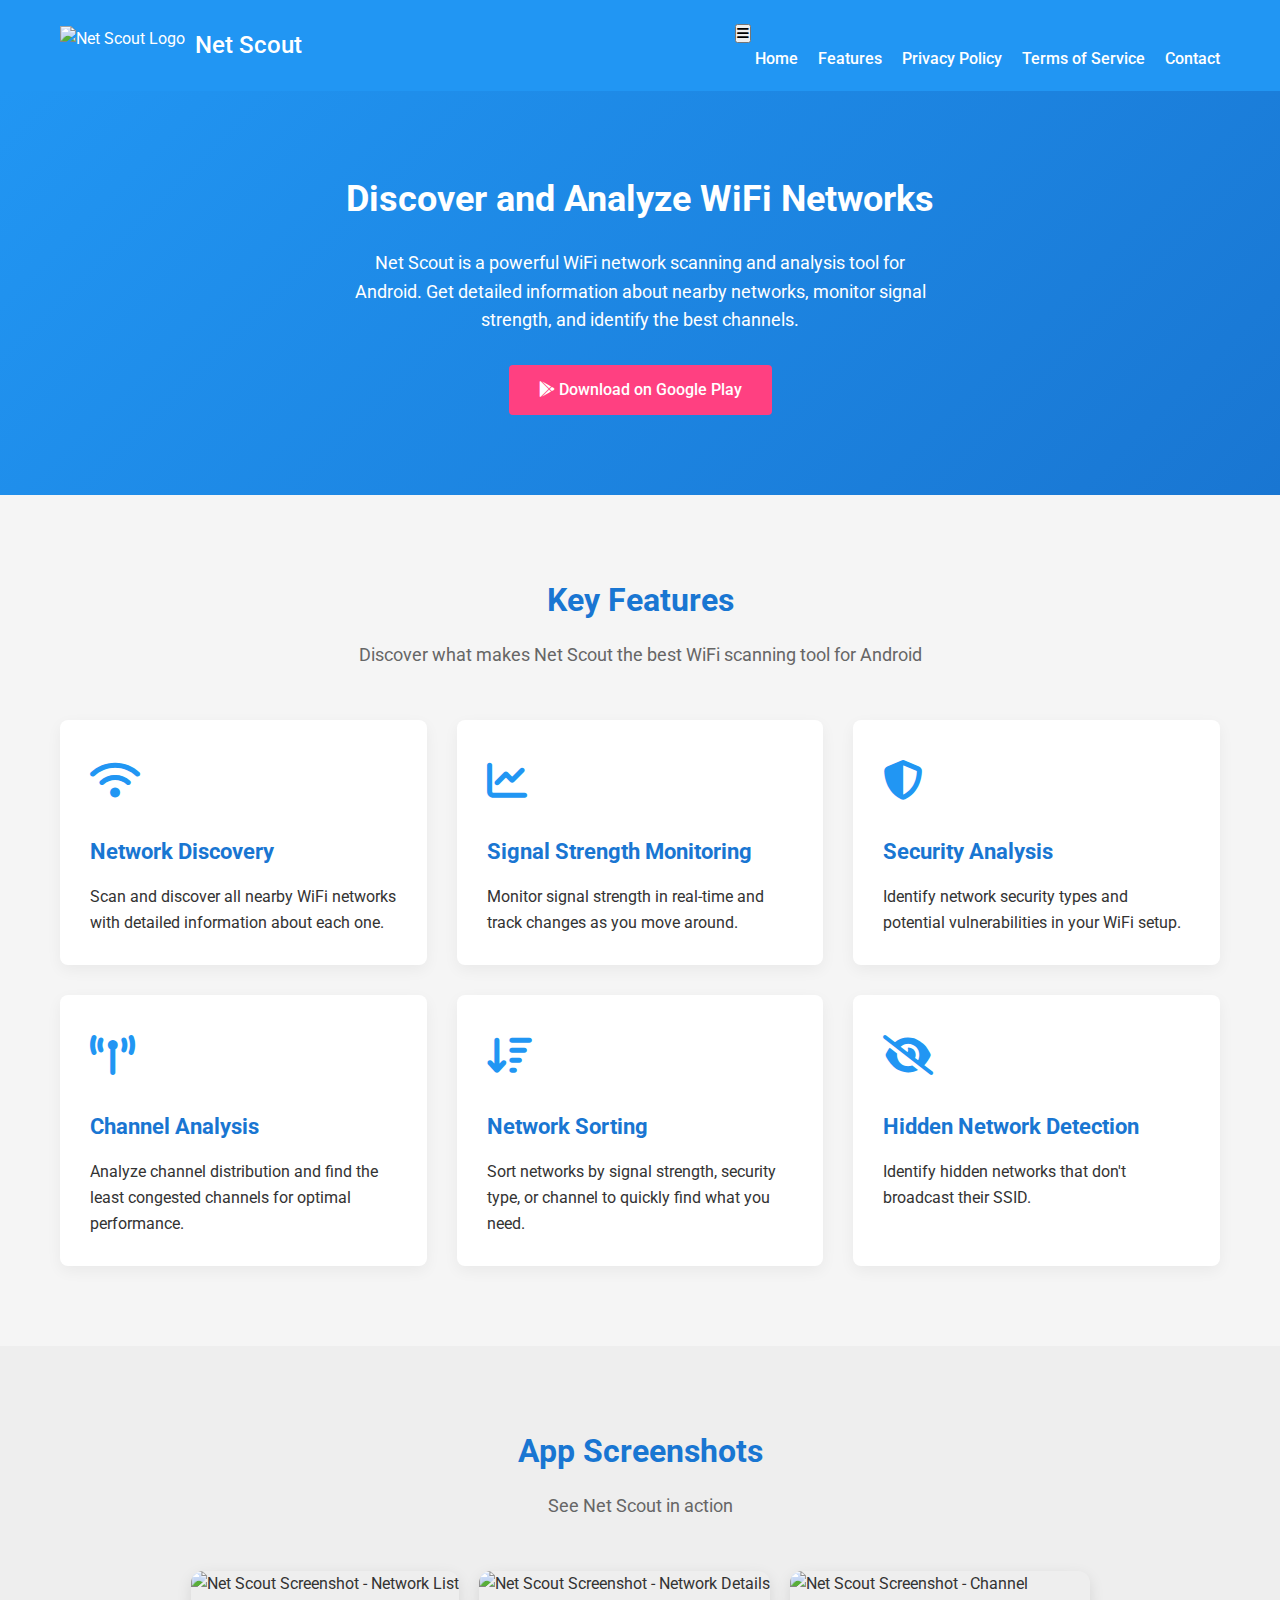
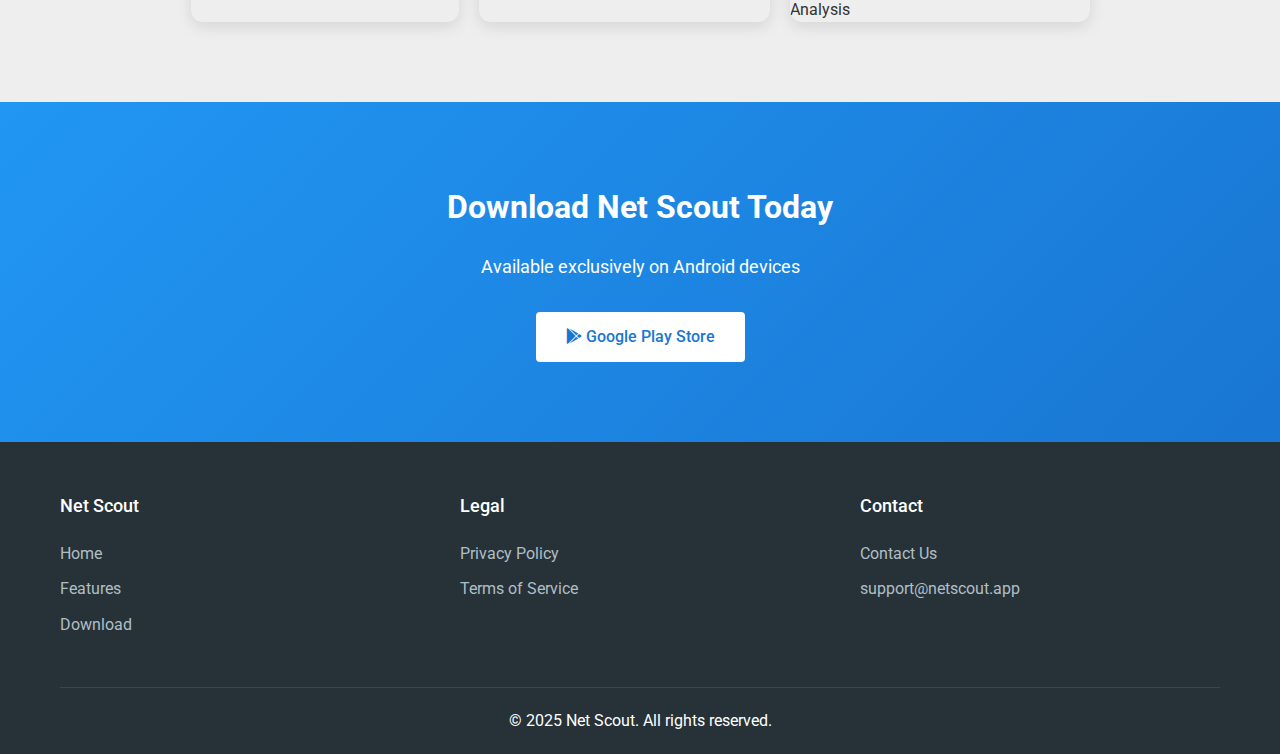
==== index.html @ ebef664b "initial commit" ====
<!DOCTYPE html>
<html lang="en">
<head>
  <meta charset="UTF-8">
  <meta name="viewport" content="width=device-width, initial-scale=1.0">
  <title>Net Scout - WiFi Network Scanner</title>
  <meta name="description" content="Net Scout is a powerful WiFi network scanning and analysis tool for Android. Scan, analyze, and monitor WiFi networks with ease.">
  
  <!-- Favicon -->
  <link rel="icon" type="image/png" href="images/favicon.png">
  
  <!-- Google Fonts -->
  <link rel="preconnect" href="https://fonts.googleapis.com">
  <link rel="preconnect" href="https://fonts.gstatic.com" crossorigin>
  <link href="https://fonts.googleapis.com/css2?family=Roboto:wght@300;400;500;700&display=swap" rel="stylesheet">
  
  <!-- Font Awesome -->
  <link rel="stylesheet" href="https://cdnjs.cloudflare.com/ajax/libs/font-awesome/6.4.0/css/all.min.css">
  
  <!-- Custom CSS -->
  <link rel="stylesheet" href="css/styles.css">
</head>
<body>
  <!-- Header -->
  <header>
    <div class="container header-container">
      <div class="logo">
        <img src="images/logo.png" alt="Net Scout Logo">
        <h1>Net Scout</h1>
      </div>
      
      <nav>
        <button class="nav-toggle" aria-label="Toggle navigation">
          <i class="fas fa-bars"></i>
        </button>
        <ul>
          <li><a href="index.html">Home</a></li>
          <li><a href="features.html">Features</a></li>
          <li><a href="privacy.html">Privacy Policy</a></li>
          <li><a href="terms.html">Terms of Service</a></li>
          <li><a href="contact.html">Contact</a></li>
        </ul>
      </nav>
    </div>
  </header>
  
  <!-- Hero Section -->
  <section class="hero">
    <div class="container">
      <h2>Discover and Analyze WiFi Networks</h2>
      <p>Net Scout is a powerful WiFi network scanning and analysis tool for Android. Get detailed information about nearby networks, monitor signal strength, and identify the best channels.</p>
      <a href="https://play.google.com/store/apps/details?id=com.netscout.app" class="cta-button">
        <i class="fab fa-google-play"></i> Download on Google Play
      </a>
    </div>
  </section>
  
  <!-- Features Section -->
  <section class="features">
    <div class="container">
      <div class="section-title">
        <h2>Key Features</h2>
        <p>Discover what makes Net Scout the best WiFi scanning tool for Android</p>
      </div>
      
      <div class="features-grid">
        <div class="feature-card">
          <div class="feature-icon">
            <i class="fas fa-wifi"></i>
          </div>
          <h3>Network Discovery</h3>
          <p>Scan and discover all nearby WiFi networks with detailed information about each one.</p>
        </div>
        
        <div class="feature-card">
          <div class="feature-icon">
            <i class="fas fa-chart-line"></i>
          </div>
          <h3>Signal Strength Monitoring</h3>
          <p>Monitor signal strength in real-time and track changes as you move around.</p>
        </div>
        
        <div class="feature-card">
          <div class="feature-icon">
            <i class="fas fa-shield-alt"></i>
          </div>
          <h3>Security Analysis</h3>
          <p>Identify network security types and potential vulnerabilities in your WiFi setup.</p>
        </div>
        
        <div class="feature-card">
          <div class="feature-icon">
            <i class="fas fa-broadcast-tower"></i>
          </div>
          <h3>Channel Analysis</h3>
          <p>Analyze channel distribution and find the least congested channels for optimal performance.</p>
        </div>
        
        <div class="feature-card">
          <div class="feature-icon">
            <i class="fas fa-sort-amount-down"></i>
          </div>
          <h3>Network Sorting</h3>
          <p>Sort networks by signal strength, security type, or channel to quickly find what you need.</p>
        </div>
        
        <div class="feature-card">
          <div class="feature-icon">
            <i class="fas fa-eye-slash"></i>
          </div>
          <h3>Hidden Network Detection</h3>
          <p>Identify hidden networks that don't broadcast their SSID.</p>
        </div>
      </div>
    </div>
  </section>
  
  <!-- Screenshots Section -->
  <section class="screenshots">
    <div class="container">
      <div class="section-title">
        <h2>App Screenshots</h2>
        <p>See Net Scout in action</p>
      </div>
      
      <div class="screenshots-container">
        <img src="images/screenshot1.png" alt="Net Scout Screenshot - Network List" class="screenshot">
        <img src="images/screenshot2.png" alt="Net Scout Screenshot - Network Details" class="screenshot">
        <img src="images/screenshot3.png" alt="Net Scout Screenshot - Channel Analysis" class="screenshot">
      </div>
    </div>
  </section>
  
  <!-- Download Section -->
  <section class="download">
    <div class="container">
      <h2>Download Net Scout Today</h2>
      <p>Available exclusively on Android devices</p>
      
      <div class="store-buttons">
        <a href="https://play.google.com/store/apps/details?id=com.netscout.app" class="store-button">
          <i class="fab fa-google-play"></i> Google Play Store
        </a>
      </div>
    </div>
  </section>
  
  <!-- Footer -->
  <footer>
    <div class="container">
      <div class="footer-container">
        <div class="footer-column">
          <h3>Net Scout</h3>
          <ul>
            <li><a href="index.html">Home</a></li>
            <li><a href="features.html">Features</a></li>
            <li><a href="#download">Download</a></li>
          </ul>
        </div>
        
        <div class="footer-column">
          <h3>Legal</h3>
          <ul>
            <li><a href="privacy.html">Privacy Policy</a></li>
            <li><a href="terms.html">Terms of Service</a></li>
          </ul>
        </div>
        
        <div class="footer-column">
          <h3>Contact</h3>
          <ul>
            <li><a href="contact.html">Contact Us</a></li>
            <li><a href="mailto:support@netscout.app">support@netscout.app</a></li>
          </ul>
        </div>
      </div>
      
      <div class="footer-bottom">
        <p>&copy; 2025 Net Scout. All rights reserved.</p>
      </div>
    </div>
  </footer>
  
  <!-- JavaScript -->
  <script src="js/main.js"></script>
</body>
</html>
---- css/styles.css ----
/* Global Styles */
:root {
  --primary-color: #2196F3;
  --primary-dark: #1976D2;
  --accent-color: #FF4081;
  --text-color: #333333;
  --light-text: #FFFFFF;
  --background-color: #F5F5F5;
  --card-color: #FFFFFF;
  --footer-color: #263238;
}

* {
  margin: 0;
  padding: 0;
  box-sizing: border-box;
}

body {
  font-family: 'Roboto', Arial, sans-serif;
  line-height: 1.6;
  color: var(--text-color);
  background-color: var(--background-color);
}

.container {
  width: 100%;
  max-width: 1200px;
  margin: 0 auto;
  padding: 0 20px;
}

/* Header */
header {
  background-color: var(--primary-color);
  color: var(--light-text);
  padding: 20px 0;
  box-shadow: 0 2px 5px rgba(0, 0, 0, 0.1);
}

.header-container {
  display: flex;
  justify-content: space-between;
  align-items: center;
}

.logo {
  display: flex;
  align-items: center;
}

.logo img {
  height: 40px;
  margin-right: 10px;
}

.logo h1 {
  font-size: 24px;
  font-weight: 500;
}

/* Navigation */
nav ul {
  display: flex;
  list-style: none;
}

nav ul li {
  margin-left: 20px;
}

nav ul li a {
  color: var(--light-text);
  text-decoration: none;
  font-weight: 500;
  transition: opacity 0.3s;
}

nav ul li a:hover {
  opacity: 0.8;
}

/* Hero Section */
.hero {
  background: linear-gradient(135deg, var(--primary-color) 0%, var(--primary-dark) 100%);
  color: var(--light-text);
  padding: 80px 0;
  text-align: center;
}

.hero h2 {
  font-size: 36px;
  margin-bottom: 20px;
}

.hero p {
  font-size: 18px;
  max-width: 600px;
  margin: 0 auto 30px;
}

.cta-button {
  display: inline-block;
  background-color: var(--accent-color);
  color: var(--light-text);
  padding: 12px 30px;
  border-radius: 4px;
  text-decoration: none;
  font-weight: 500;
  transition: background-color 0.3s;
}

.cta-button:hover {
  background-color: #E91E63;
}

/* Features Section */
.features {
  padding: 80px 0;
}

.section-title {
  text-align: center;
  margin-bottom: 50px;
}

.section-title h2 {
  font-size: 32px;
  color: var(--primary-dark);
  margin-bottom: 15px;
}

.section-title p {
  font-size: 18px;
  max-width: 600px;
  margin: 0 auto;
  color: #666;
}

.features-grid {
  display: grid;
  grid-template-columns: repeat(auto-fit, minmax(300px, 1fr));
  gap: 30px;
}

.feature-card {
  background-color: var(--card-color);
  border-radius: 8px;
  padding: 30px;
  box-shadow: 0 5px 15px rgba(0, 0, 0, 0.05);
  transition: transform 0.3s, box-shadow 0.3s;
}

.feature-card:hover {
  transform: translateY(-5px);
  box-shadow: 0 8px 25px rgba(0, 0, 0, 0.1);
}

.feature-icon {
  font-size: 40px;
  color: var(--primary-color);
  margin-bottom: 20px;
}

.feature-card h3 {
  font-size: 22px;
  margin-bottom: 15px;
  color: var(--primary-dark);
}

/* App Screenshots */
.screenshots {
  padding: 80px 0;
  background-color: #EEEEEE;
}

.screenshots-container {
  display: flex;
  justify-content: center;
  flex-wrap: wrap;
  gap: 20px;
}

.screenshot {
  max-width: 300px;
  border-radius: 12px;
  box-shadow: 0 5px 15px rgba(0, 0, 0, 0.1);
  transition: transform 0.3s;
}

.screenshot:hover {
  transform: scale(1.05);
}

/* Download Section */
.download {
  padding: 80px 0;
  text-align: center;
  background: linear-gradient(135deg, var(--primary-color) 0%, var(--primary-dark) 100%);
  color: var(--light-text);
}

.download h2 {
  font-size: 32px;
  margin-bottom: 20px;
}

.download p {
  font-size: 18px;
  max-width: 600px;
  margin: 0 auto 30px;
}

.store-buttons {
  display: flex;
  justify-content: center;
  gap: 20px;
  flex-wrap: wrap;
}

.store-button {
  display: inline-block;
  background-color: var(--light-text);
  color: var(--primary-dark);
  padding: 12px 30px;
  border-radius: 4px;
  text-decoration: none;
  font-weight: 500;
  transition: background-color 0.3s, transform 0.3s;
}

.store-button:hover {
  background-color: #F5F5F5;
  transform: translateY(-3px);
}

/* Privacy Policy and Terms */
.policy-content {
  padding: 60px 0;
  max-width: 800px;
  margin: 0 auto;
}

.policy-content h1 {
  font-size: 32px;
  color: var(--primary-dark);
  margin-bottom: 30px;
}

.policy-content h2 {
  font-size: 24px;
  color: var(--primary-dark);
  margin: 30px 0 15px;
}

.policy-content p, .policy-content ul {
  margin-bottom: 20px;
}

.policy-content ul {
  padding-left: 20px;
}

/* Contact Section */
.contact {
  padding: 80px 0;
}

.contact-form {
  max-width: 600px;
  margin: 0 auto;
  background-color: var(--card-color);
  padding: 40px;
  border-radius: 8px;
  box-shadow: 0 5px 15px rgba(0, 0, 0, 0.05);
}

.form-group {
  margin-bottom: 20px;
}

.form-group label {
  display: block;
  margin-bottom: 8px;
  font-weight: 500;
}

.form-group input, .form-group textarea {
  width: 100%;
  padding: 12px;
  border: 1px solid #ddd;
  border-radius: 4px;
  font-family: inherit;
  font-size: 16px;
}

.form-group textarea {
  min-height: 150px;
  resize: vertical;
}

.submit-button {
  background-color: var(--primary-color);
  color: var(--light-text);
  border: none;
  padding: 12px 30px;
  border-radius: 4px;
  cursor: pointer;
  font-weight: 500;
  transition: background-color 0.3s;
}

.submit-button:hover {
  background-color: var(--primary-dark);
}

/* Footer */
footer {
  background-color: var(--footer-color);
  color: var(--light-text);
  padding: 50px 0 20px;
}

.footer-container {
  display: grid;
  grid-template-columns: repeat(auto-fit, minmax(200px, 1fr));
  gap: 40px;
  margin-bottom: 40px;
}

.footer-column h3 {
  font-size: 18px;
  margin-bottom: 20px;
  font-weight: 500;
}

.footer-column ul {
  list-style: none;
}

.footer-column ul li {
  margin-bottom: 10px;
}

.footer-column ul li a {
  color: #B0BEC5;
  text-decoration: none;
  transition: color 0.3s;
}

.footer-column ul li a:hover {
  color: var(--light-text);
}

.footer-bottom {
  text-align: center;
  padding-top: 20px;
  border-top: 1px solid rgba(255, 255, 255, 0.1);
}

/* Responsive Design */
@media (max-width: 768px) {
  .header-container {
    flex-direction: column;
  }
  
  nav ul {
    margin-top: 20px;
  }
  
  .hero h2 {
    font-size: 28px;
  }
  
  .section-title h2 {
    font-size: 28px;
  }
  
  .feature-card {
    padding: 20px;
  }
}

@media (max-width: 480px) {
  nav ul {
    flex-direction: column;
    align-items: center;
  }
  
  nav ul li {
    margin: 10px 0;
  }
  
  .hero {
    padding: 60px 0;
  }
  
  .cta-button {
    display: block;
    margin: 0 auto;
    max-width: 200px;
  }
}
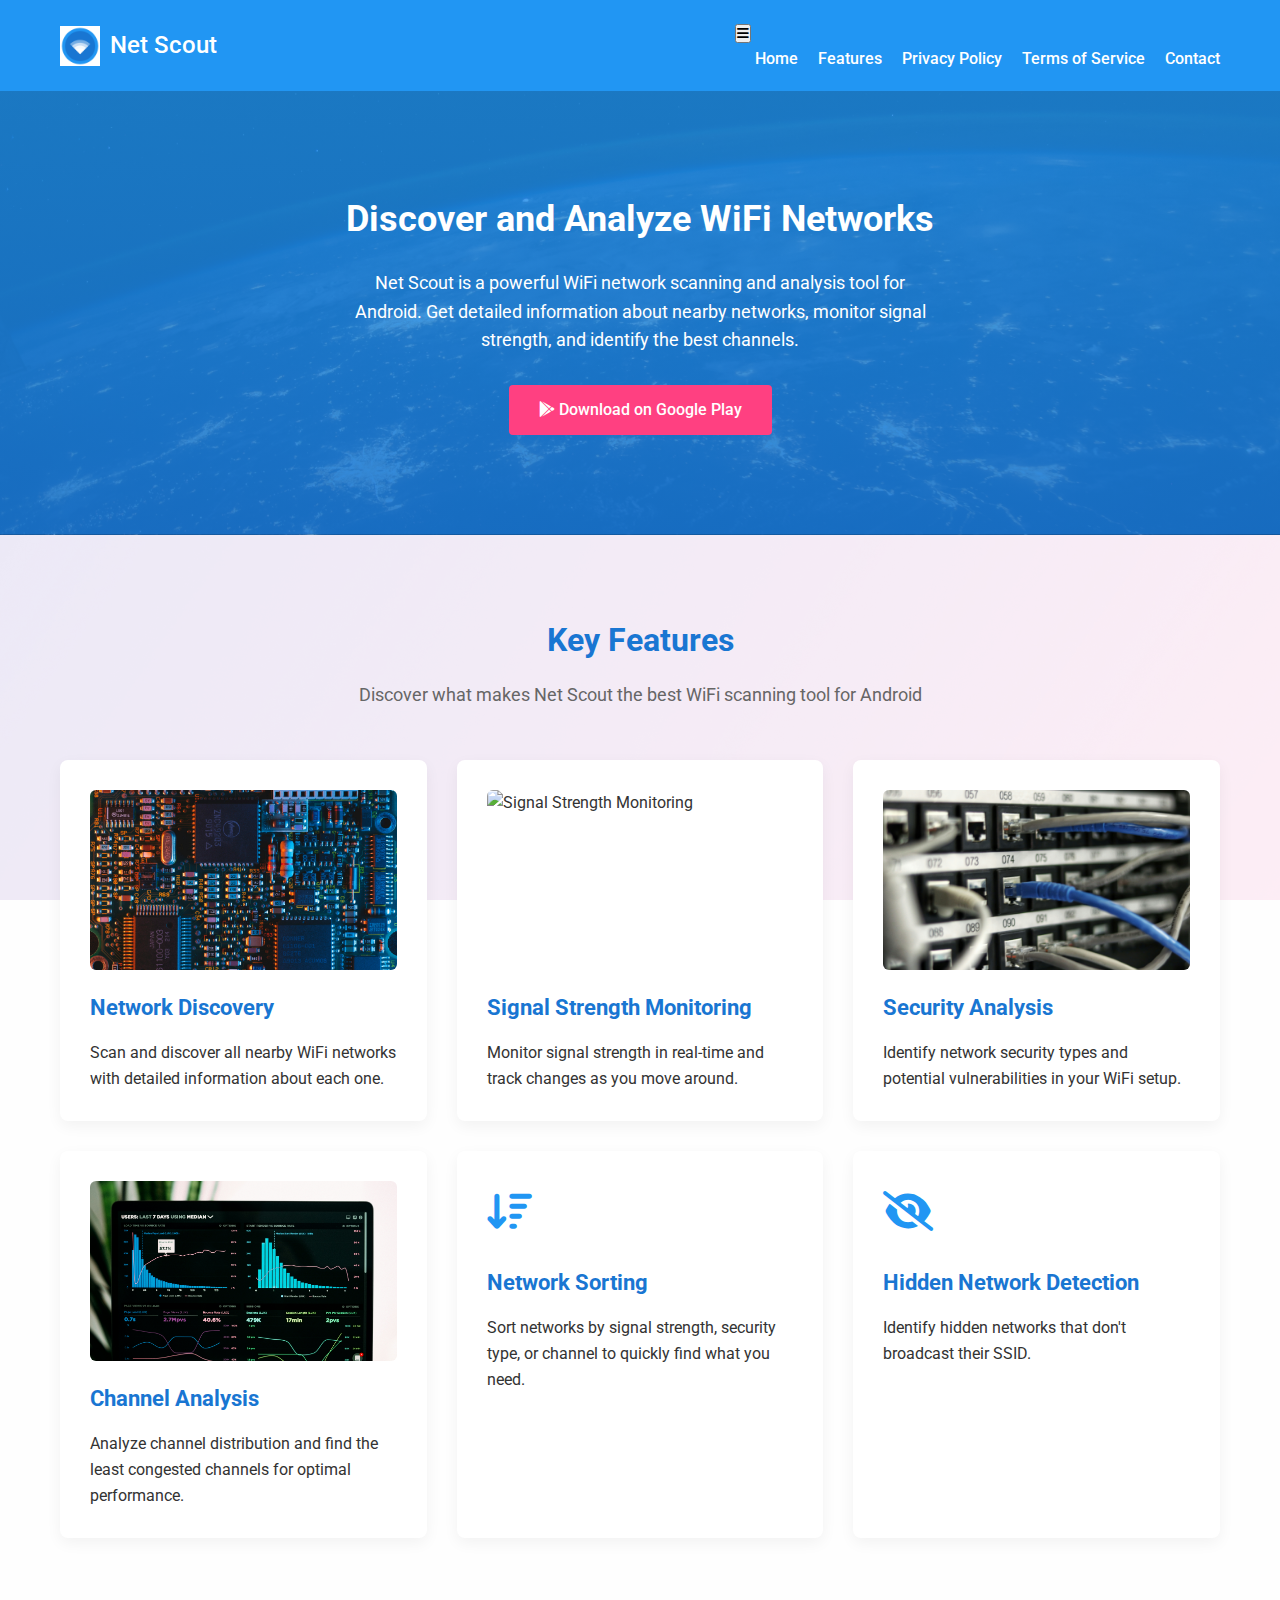
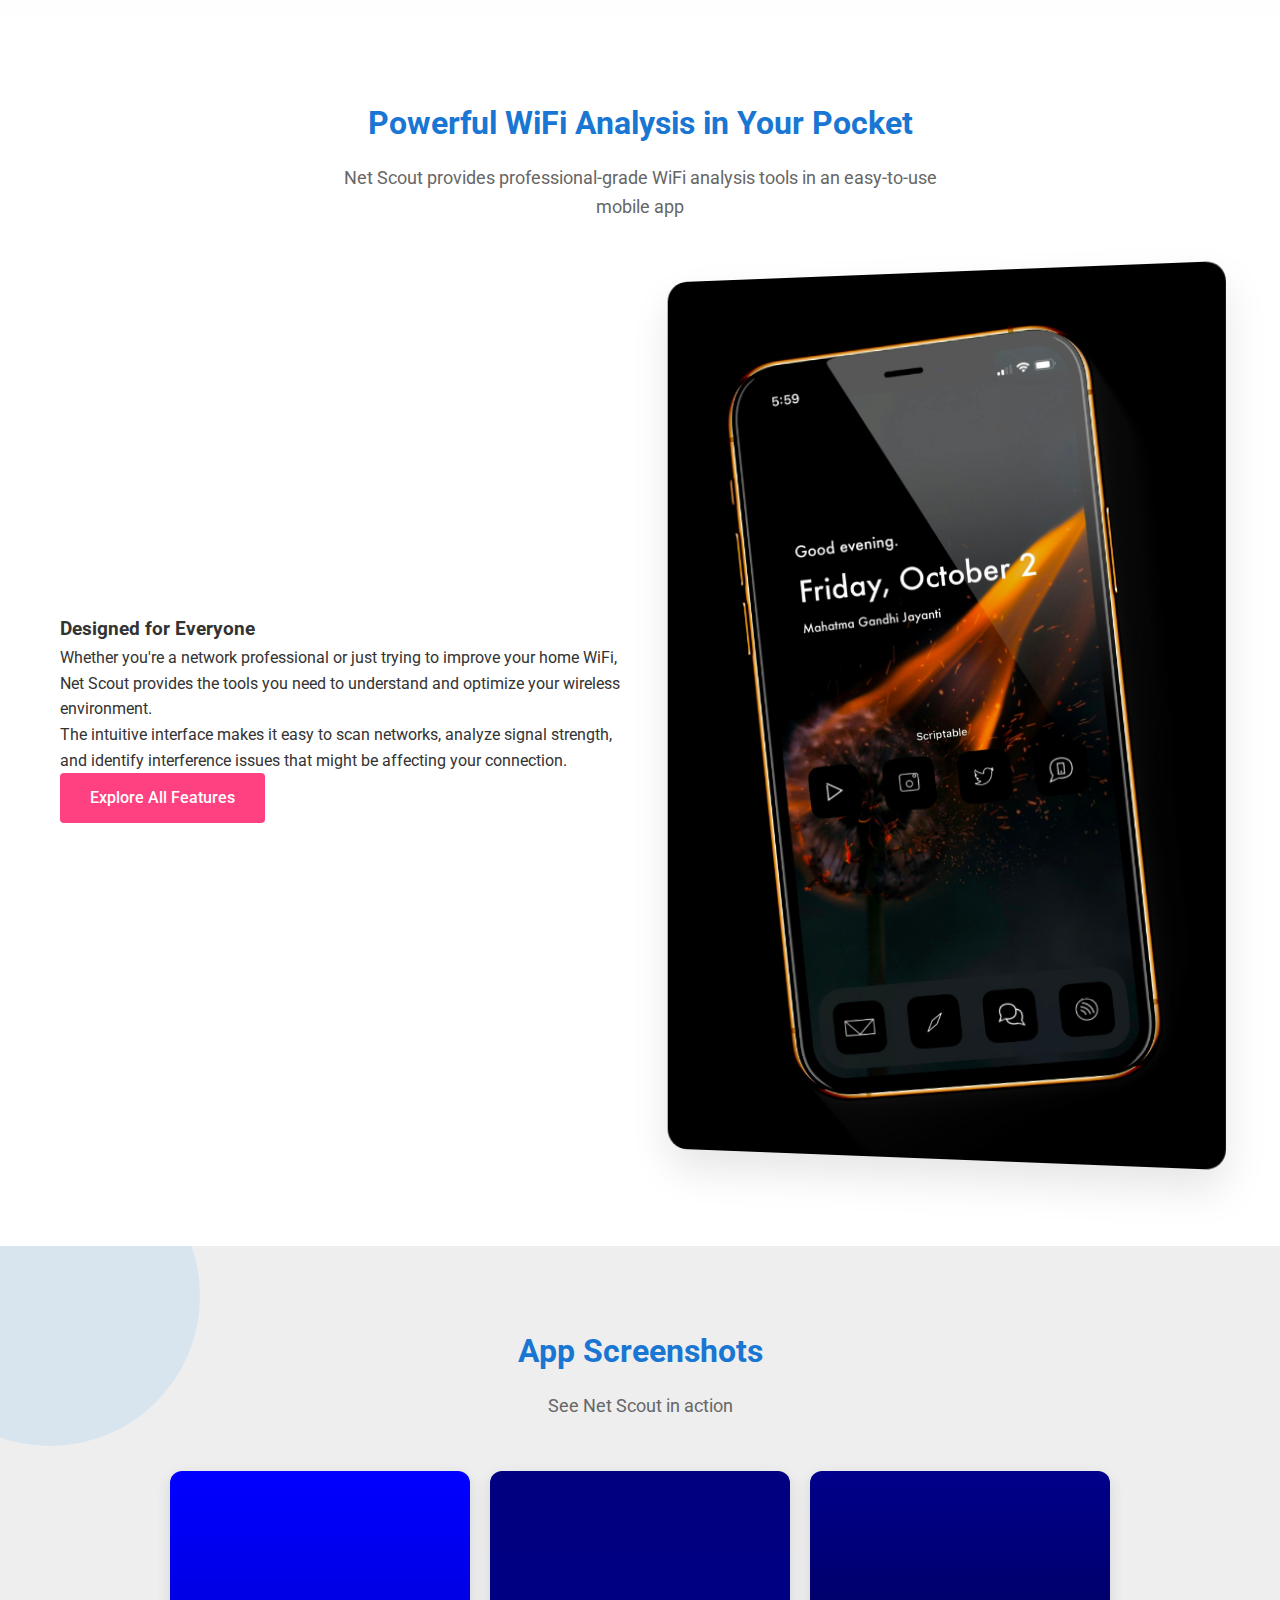
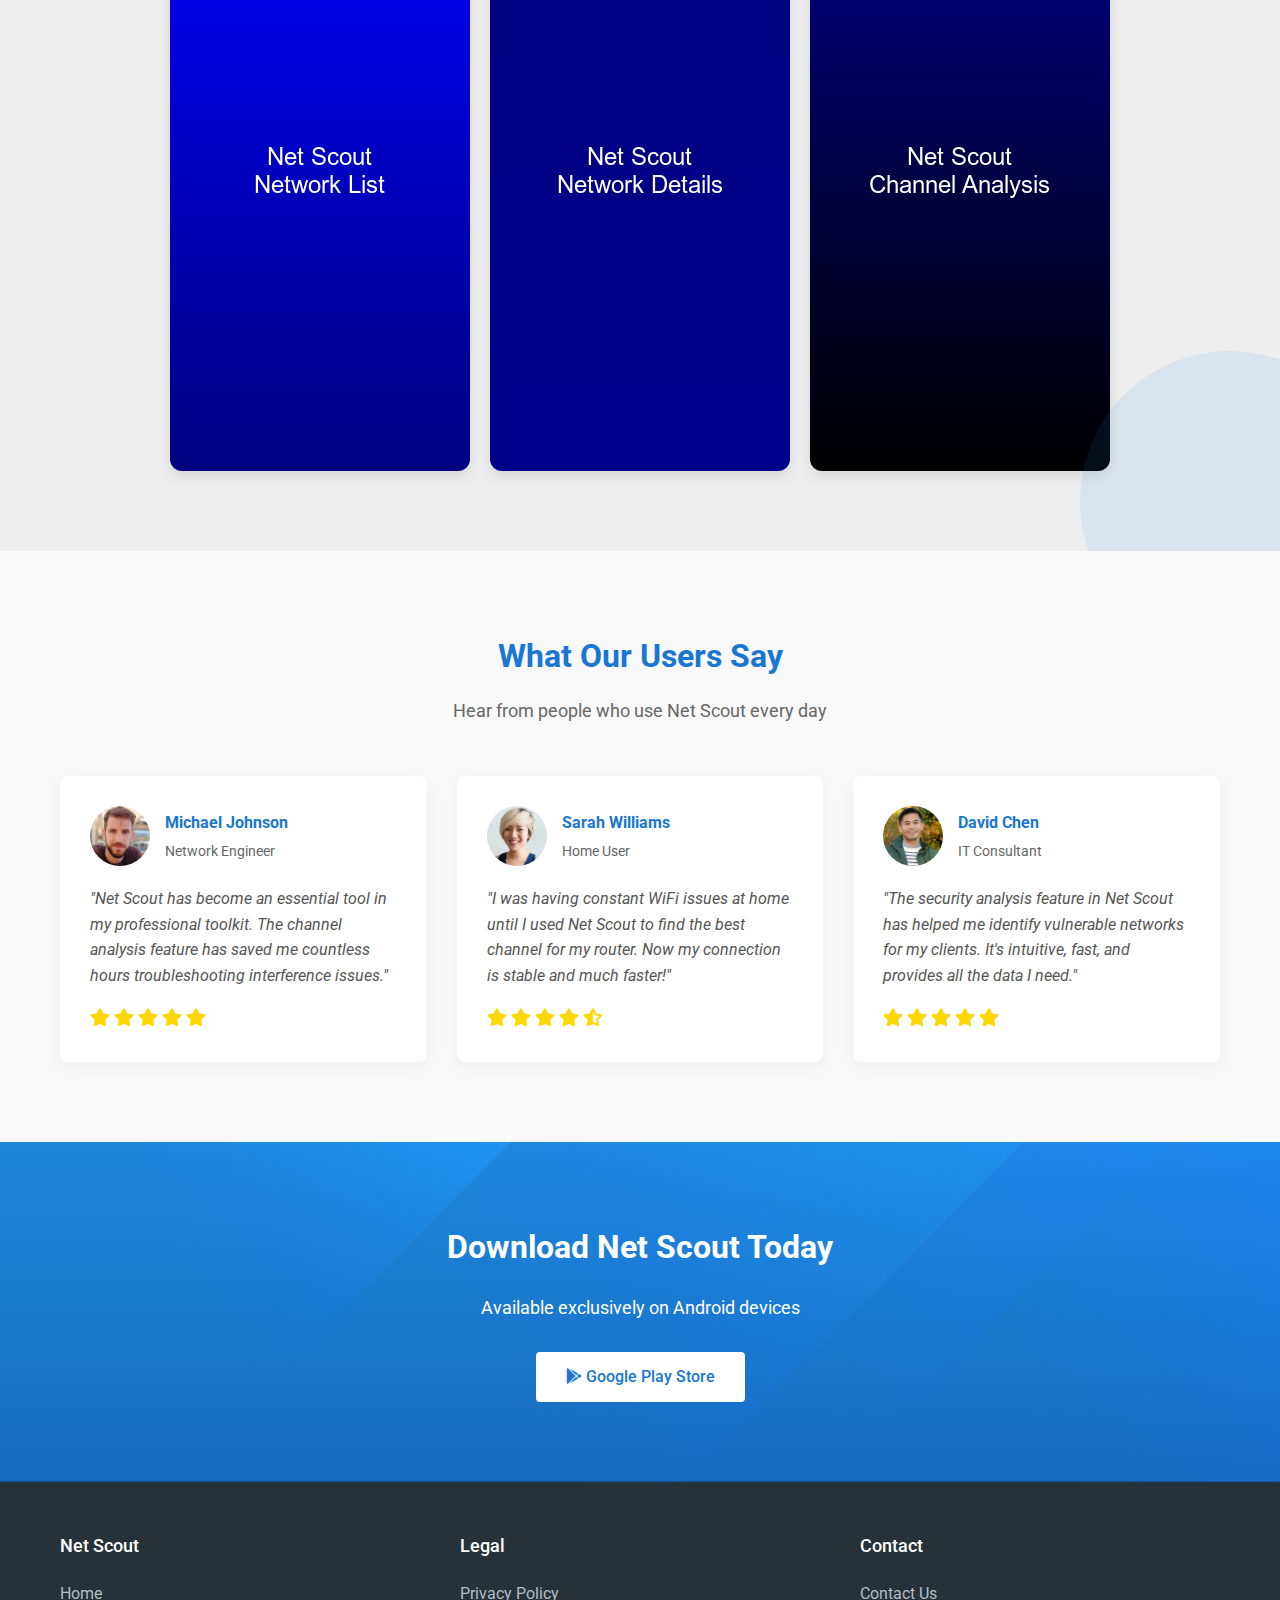
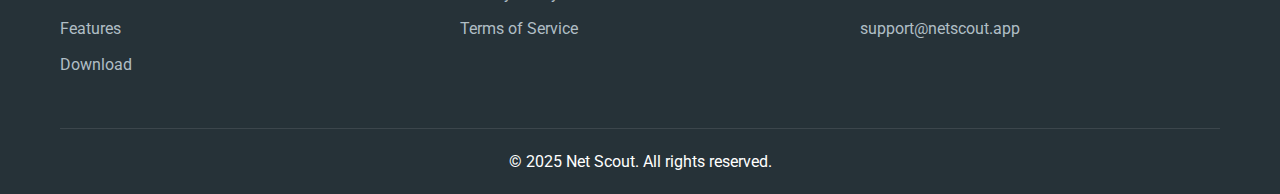
==== commit 94fec6a6: "Add user profile images for users 1, 2, and 3" ====
--- a/index.html
+++ b/index.html
@@ -1,25 +1,28 @@
 <!DOCTYPE html>
 <html lang="en">
+
 <head>
   <meta charset="UTF-8">
   <meta name="viewport" content="width=device-width, initial-scale=1.0">
   <title>Net Scout - WiFi Network Scanner</title>
-  <meta name="description" content="Net Scout is a powerful WiFi network scanning and analysis tool for Android. Scan, analyze, and monitor WiFi networks with ease.">
-  
+  <meta name="description"
+    content="Net Scout is a powerful WiFi network scanning and analysis tool for Android. Scan, analyze, and monitor WiFi networks with ease.">
+
   <!-- Favicon -->
-  <link rel="icon" type="image/png" href="images/favicon.png">
-  
+  <link rel="icon" type="image/svg+xml" href="images/favicon.svg">
+
   <!-- Google Fonts -->
   <link rel="preconnect" href="https://fonts.googleapis.com">
   <link rel="preconnect" href="https://fonts.gstatic.com" crossorigin>
   <link href="https://fonts.googleapis.com/css2?family=Roboto:wght@300;400;500;700&display=swap" rel="stylesheet">
-  
+
   <!-- Font Awesome -->
   <link rel="stylesheet" href="https://cdnjs.cloudflare.com/ajax/libs/font-awesome/6.4.0/css/all.min.css">
-  
+
   <!-- Custom CSS -->
   <link rel="stylesheet" href="css/styles.css">
 </head>
+
 <body>
   <!-- Header -->
   <header>
@@ -28,7 +31,7 @@
         <img src="images/logo.png" alt="Net Scout Logo">
         <h1>Net Scout</h1>
       </div>
-      
+
       <nav>
         <button class="nav-toggle" aria-label="Toggle navigation">
           <i class="fas fa-bars"></i>
@@ -43,18 +46,19 @@
       </nav>
     </div>
   </header>
-  
+
   <!-- Hero Section -->
   <section class="hero">
     <div class="container">
       <h2>Discover and Analyze WiFi Networks</h2>
-      <p>Net Scout is a powerful WiFi network scanning and analysis tool for Android. Get detailed information about nearby networks, monitor signal strength, and identify the best channels.</p>
+      <p>Net Scout is a powerful WiFi network scanning and analysis tool for Android. Get detailed information about
+        nearby networks, monitor signal strength, and identify the best channels.</p>
       <a href="https://play.google.com/store/apps/details?id=com.netscout.app" class="cta-button">
         <i class="fab fa-google-play"></i> Download on Google Play
       </a>
     </div>
   </section>
-  
+
   <!-- Features Section -->
   <section class="features">
     <div class="container">
@@ -62,40 +66,40 @@
         <h2>Key Features</h2>
         <p>Discover what makes Net Scout the best WiFi scanning tool for Android</p>
       </div>
-      
+
       <div class="features-grid">
         <div class="feature-card">
-          <div class="feature-icon">
-            <i class="fas fa-wifi"></i>
+          <div class="feature-image">
+            <img src="images/feature1.jpg" alt="Network Discovery">
           </div>
           <h3>Network Discovery</h3>
           <p>Scan and discover all nearby WiFi networks with detailed information about each one.</p>
         </div>
-        
-        <div class="feature-card">
-          <div class="feature-icon">
-            <i class="fas fa-chart-line"></i>
+
+        <div class="feature-card">
+          <div class="feature-image">
+            <img src="images/feature2.jpg" alt="Signal Strength Monitoring">
           </div>
           <h3>Signal Strength Monitoring</h3>
           <p>Monitor signal strength in real-time and track changes as you move around.</p>
         </div>
-        
-        <div class="feature-card">
-          <div class="feature-icon">
-            <i class="fas fa-shield-alt"></i>
+
+        <div class="feature-card">
+          <div class="feature-image">
+            <img src="images/feature3.jpg" alt="Security Analysis">
           </div>
           <h3>Security Analysis</h3>
           <p>Identify network security types and potential vulnerabilities in your WiFi setup.</p>
         </div>
-        
-        <div class="feature-card">
-          <div class="feature-icon">
-            <i class="fas fa-broadcast-tower"></i>
+
+        <div class="feature-card">
+          <div class="feature-image">
+            <img src="images/feature4.jpg" alt="Channel Analysis">
           </div>
           <h3>Channel Analysis</h3>
           <p>Analyze channel distribution and find the least congested channels for optimal performance.</p>
         </div>
-        
+
         <div class="feature-card">
           <div class="feature-icon">
             <i class="fas fa-sort-amount-down"></i>
@@ -103,7 +107,7 @@
           <h3>Network Sorting</h3>
           <p>Sort networks by signal strength, security type, or channel to quickly find what you need.</p>
         </div>
-        
+
         <div class="feature-card">
           <div class="feature-icon">
             <i class="fas fa-eye-slash"></i>
@@ -114,7 +118,31 @@
       </div>
     </div>
   </section>
-  
+
+  <!-- App Mockup Section -->
+  <section class="app-mockup">
+    <div class="container">
+      <div class="section-title">
+        <h2>Powerful WiFi Analysis in Your Pocket</h2>
+        <p>Net Scout provides professional-grade WiFi analysis tools in an easy-to-use mobile app</p>
+      </div>
+
+      <div class="mockup-container">
+        <div class="mockup-text">
+          <h3>Designed for Everyone</h3>
+          <p>Whether you're a network professional or just trying to improve your home WiFi, Net Scout provides the
+            tools you need to understand and optimize your wireless environment.</p>
+          <p>The intuitive interface makes it easy to scan networks, analyze signal strength, and identify interference
+            issues that might be affecting your connection.</p>
+          <a href="features.html" class="cta-button">Explore All Features</a>
+        </div>
+        <div class="mockup-image">
+          <img src="images/app-mockup1.png" alt="Net Scout App on Smartphone">
+        </div>
+      </div>
+    </div>
+  </section>
+
   <!-- Screenshots Section -->
   <section class="screenshots">
     <div class="container">
@@ -122,7 +150,7 @@
         <h2>App Screenshots</h2>
         <p>See Net Scout in action</p>
       </div>
-      
+
       <div class="screenshots-container">
         <img src="images/screenshot1.png" alt="Net Scout Screenshot - Network List" class="screenshot">
         <img src="images/screenshot2.png" alt="Net Scout Screenshot - Network Details" class="screenshot">
@@ -130,13 +158,88 @@
       </div>
     </div>
   </section>
-  
+
+  <!-- Testimonials Section -->
+  <section class="testimonials">
+    <div class="container">
+      <div class="section-title">
+        <h2>What Our Users Say</h2>
+        <p>Hear from people who use Net Scout every day</p>
+      </div>
+
+      <div class="testimonials-container">
+        <div class="testimonial-card">
+          <div class="testimonial-header">
+            <img src="images/user1.jpg" alt="User Avatar" class="testimonial-avatar">
+            <div class="testimonial-author">
+              <h4>Michael Johnson</h4>
+              <p>Network Engineer</p>
+            </div>
+          </div>
+          <div class="testimonial-content">
+            <p>"Net Scout has become an essential tool in my professional toolkit. The channel analysis feature has
+              saved me countless hours troubleshooting interference issues."</p>
+          </div>
+          <div class="testimonial-rating">
+            <i class="fas fa-star"></i>
+            <i class="fas fa-star"></i>
+            <i class="fas fa-star"></i>
+            <i class="fas fa-star"></i>
+            <i class="fas fa-star"></i>
+          </div>
+        </div>
+
+        <div class="testimonial-card">
+          <div class="testimonial-header">
+            <img src="images/user2.jpg" alt="User Avatar" class="testimonial-avatar">
+            <div class="testimonial-author">
+              <h4>Sarah Williams</h4>
+              <p>Home User</p>
+            </div>
+          </div>
+          <div class="testimonial-content">
+            <p>"I was having constant WiFi issues at home until I used Net Scout to find the best channel for my router.
+              Now my connection is stable and much faster!"</p>
+          </div>
+          <div class="testimonial-rating">
+            <i class="fas fa-star"></i>
+            <i class="fas fa-star"></i>
+            <i class="fas fa-star"></i>
+            <i class="fas fa-star"></i>
+            <i class="fas fa-star-half-alt"></i>
+          </div>
+        </div>
+
+        <div class="testimonial-card">
+          <div class="testimonial-header">
+            <img src="images/user3.jpg" alt="User Avatar" class="testimonial-avatar">
+            <div class="testimonial-author">
+              <h4>David Chen</h4>
+              <p>IT Consultant</p>
+            </div>
+          </div>
+          <div class="testimonial-content">
+            <p>"The security analysis feature in Net Scout has helped me identify vulnerable networks for my clients.
+              It's intuitive, fast, and provides all the data I need."</p>
+          </div>
+          <div class="testimonial-rating">
+            <i class="fas fa-star"></i>
+            <i class="fas fa-star"></i>
+            <i class="fas fa-star"></i>
+            <i class="fas fa-star"></i>
+            <i class="fas fa-star"></i>
+          </div>
+        </div>
+      </div>
+    </div>
+  </section>
+
   <!-- Download Section -->
-  <section class="download">
+  <section class="download" id="download">
     <div class="container">
       <h2>Download Net Scout Today</h2>
       <p>Available exclusively on Android devices</p>
-      
+
       <div class="store-buttons">
         <a href="https://play.google.com/store/apps/details?id=com.netscout.app" class="store-button">
           <i class="fab fa-google-play"></i> Google Play Store
@@ -144,7 +247,7 @@
       </div>
     </div>
   </section>
-  
+
   <!-- Footer -->
   <footer>
     <div class="container">
@@ -157,7 +260,7 @@
             <li><a href="#download">Download</a></li>
           </ul>
         </div>
-        
+
         <div class="footer-column">
           <h3>Legal</h3>
           <ul>
@@ -165,7 +268,7 @@
             <li><a href="terms.html">Terms of Service</a></li>
           </ul>
         </div>
-        
+
         <div class="footer-column">
           <h3>Contact</h3>
           <ul>
@@ -174,14 +277,15 @@
           </ul>
         </div>
       </div>
-      
+
       <div class="footer-bottom">
         <p>&copy; 2025 Net Scout. All rights reserved.</p>
       </div>
     </div>
   </footer>
-  
+
   <!-- JavaScript -->
   <script src="js/main.js"></script>
 </body>
-</html>
+
+</html>--- a/css/styles.css
+++ b/css/styles.css
@@ -1,12 +1,12 @@
 /* Global Styles */
 :root {
-  --primary-color: #2196F3;
-  --primary-dark: #1976D2;
-  --accent-color: #FF4081;
+  --primary-color: #2196f3;
+  --primary-dark: #1976d2;
+  --accent-color: #ff4081;
   --text-color: #333333;
-  --light-text: #FFFFFF;
-  --background-color: #F5F5F5;
-  --card-color: #FFFFFF;
+  --light-text: #ffffff;
+  --background-color: #f5f5f5;
+  --card-color: #ffffff;
   --footer-color: #263238;
 }
 
@@ -17,7 +17,7 @@
 }
 
 body {
-  font-family: 'Roboto', Arial, sans-serif;
+  font-family: "Roboto", Arial, sans-serif;
   line-height: 1.6;
   color: var(--text-color);
   background-color: var(--background-color);
@@ -82,10 +82,14 @@
 
 /* Hero Section */
 .hero {
-  background: linear-gradient(135deg, var(--primary-color) 0%, var(--primary-dark) 100%);
-  color: var(--light-text);
-  padding: 80px 0;
+  background: linear-gradient(rgba(33, 150, 243, 0.8), rgba(25, 118, 210, 0.9)),
+    url("../images/hero-bg.jpg");
+  background-size: cover;
+  background-position: center;
+  color: var(--light-text);
+  padding: 100px 0;
   text-align: center;
+  position: relative;
 }
 
 .hero h2 {
@@ -111,12 +115,32 @@
 }
 
 .cta-button:hover {
-  background-color: #E91E63;
+  background-color: #e91e63;
 }
 
 /* Features Section */
 .features {
   padding: 80px 0;
+  background: url("../images/pattern-bg.jpg");
+  background-size: cover;
+  background-attachment: fixed;
+  position: relative;
+}
+
+.features::before {
+  content: "";
+  position: absolute;
+  top: 0;
+  left: 0;
+  width: 100%;
+  height: 100%;
+  background-color: rgba(255, 255, 255, 0.9);
+  z-index: 0;
+}
+
+.features .container {
+  position: relative;
+  z-index: 1;
 }
 
 .section-title {
@@ -149,6 +173,7 @@
   padding: 30px;
   box-shadow: 0 5px 15px rgba(0, 0, 0, 0.05);
   transition: transform 0.3s, box-shadow 0.3s;
+  overflow: hidden;
 }
 
 .feature-card:hover {
@@ -160,6 +185,25 @@
   font-size: 40px;
   color: var(--primary-color);
   margin-bottom: 20px;
+}
+
+.feature-image {
+  width: 100%;
+  height: 180px;
+  overflow: hidden;
+  border-radius: 6px;
+  margin-bottom: 20px;
+}
+
+.feature-image img {
+  width: 100%;
+  height: 100%;
+  object-fit: cover;
+  transition: transform 0.5s;
+}
+
+.feature-card:hover .feature-image img {
+  transform: scale(1.1);
 }
 
 .feature-card h3 {
@@ -171,7 +215,33 @@
 /* App Screenshots */
 .screenshots {
   padding: 80px 0;
-  background-color: #EEEEEE;
+  background-color: #eeeeee;
+  position: relative;
+  overflow: hidden;
+}
+
+.screenshots::before {
+  content: "";
+  position: absolute;
+  top: -100px;
+  left: -100px;
+  width: 300px;
+  height: 300px;
+  background-color: rgba(33, 150, 243, 0.1);
+  border-radius: 50%;
+  z-index: 0;
+}
+
+.screenshots::after {
+  content: "";
+  position: absolute;
+  bottom: -100px;
+  right: -100px;
+  width: 300px;
+  height: 300px;
+  background-color: rgba(33, 150, 243, 0.1);
+  border-radius: 50%;
+  z-index: 0;
 }
 
 .screenshots-container {
@@ -196,8 +266,12 @@
 .download {
   padding: 80px 0;
   text-align: center;
-  background: linear-gradient(135deg, var(--primary-color) 0%, var(--primary-dark) 100%);
-  color: var(--light-text);
+  background: linear-gradient(rgba(33, 150, 243, 0.9), rgba(25, 118, 210, 0.9)),
+    url("../images/testimonial-bg.jpg");
+  background-size: cover;
+  background-position: center;
+  color: var(--light-text);
+  position: relative;
 }
 
 .download h2 {
@@ -230,7 +304,7 @@
 }
 
 .store-button:hover {
-  background-color: #F5F5F5;
+  background-color: #f5f5f5;
   transform: translateY(-3px);
 }
 
@@ -253,7 +327,8 @@
   margin: 30px 0 15px;
 }
 
-.policy-content p, .policy-content ul {
+.policy-content p,
+.policy-content ul {
   margin-bottom: 20px;
 }
 
@@ -264,6 +339,21 @@
 /* Contact Section */
 .contact {
   padding: 80px 0;
+  position: relative;
+}
+
+.contact-container {
+  display: grid;
+  grid-template-columns: 1fr 1fr;
+  gap: 40px;
+  align-items: center;
+}
+
+.contact-image {
+  display: block;
+  max-width: 100%;
+  border-radius: 8px;
+  box-shadow: 0 5px 15px rgba(0, 0, 0, 0.1);
 }
 
 .contact-form {
@@ -285,7 +375,8 @@
   font-weight: 500;
 }
 
-.form-group input, .form-group textarea {
+.form-group input,
+.form-group textarea {
   width: 100%;
   padding: 12px;
   border: 1px solid #ddd;
@@ -343,7 +434,7 @@
 }
 
 .footer-column ul li a {
-  color: #B0BEC5;
+  color: #b0bec5;
   text-decoration: none;
   transition: color 0.3s;
 }
@@ -358,26 +449,139 @@
   border-top: 1px solid rgba(255, 255, 255, 0.1);
 }
 
+/* Testimonials Section */
+.testimonials {
+  padding: 80px 0;
+  background-color: #f9f9f9;
+}
+
+.testimonials-container {
+  display: grid;
+  grid-template-columns: repeat(auto-fit, minmax(300px, 1fr));
+  gap: 30px;
+  margin-top: 40px;
+}
+
+.testimonial-card {
+  background-color: var(--card-color);
+  border-radius: 8px;
+  padding: 30px;
+  box-shadow: 0 5px 15px rgba(0, 0, 0, 0.05);
+  transition: transform 0.3s;
+}
+
+.testimonial-card:hover {
+  transform: translateY(-5px);
+}
+
+.testimonial-header {
+  display: flex;
+  align-items: center;
+  margin-bottom: 20px;
+}
+
+.testimonial-avatar {
+  width: 60px;
+  height: 60px;
+  border-radius: 50%;
+  object-fit: cover;
+  margin-right: 15px;
+}
+
+.testimonial-author h4 {
+  margin: 0;
+  color: var(--primary-dark);
+}
+
+.testimonial-author p {
+  margin: 5px 0 0;
+  font-size: 14px;
+  color: #666;
+}
+
+.testimonial-content {
+  font-style: italic;
+  color: #555;
+  line-height: 1.6;
+}
+
+.testimonial-rating {
+  color: #ffd700;
+  margin-top: 15px;
+  font-size: 18px;
+}
+
+/* App Mockup Section */
+.app-mockup {
+  padding: 80px 0;
+  background-color: #fff;
+}
+
+.mockup-container {
+  display: flex;
+  justify-content: space-between;
+  align-items: center;
+  flex-wrap: wrap;
+}
+
+.mockup-text {
+  flex: 1;
+  min-width: 300px;
+  padding-right: 40px;
+}
+
+.mockup-image {
+  flex: 1;
+  min-width: 300px;
+  text-align: center;
+}
+
+.mockup-image img {
+  max-width: 100%;
+  height: auto;
+  border-radius: 20px;
+  box-shadow: 0 20px 40px rgba(0, 0, 0, 0.1);
+  transform: perspective(1000px) rotateY(-5deg);
+  transition: transform 0.5s;
+}
+
+.mockup-image img:hover {
+  transform: perspective(1000px) rotateY(0deg);
+}
+
 /* Responsive Design */
 @media (max-width: 768px) {
   .header-container {
     flex-direction: column;
   }
-  
+
   nav ul {
     margin-top: 20px;
   }
-  
+
   .hero h2 {
     font-size: 28px;
   }
-  
+
   .section-title h2 {
     font-size: 28px;
   }
-  
+
   .feature-card {
     padding: 20px;
+  }
+
+  .contact-container {
+    grid-template-columns: 1fr;
+  }
+
+  .mockup-container {
+    flex-direction: column;
+  }
+
+  .mockup-text {
+    padding-right: 0;
+    margin-bottom: 40px;
   }
 }
 
@@ -386,15 +590,15 @@
     flex-direction: column;
     align-items: center;
   }
-  
+
   nav ul li {
     margin: 10px 0;
   }
-  
+
   .hero {
     padding: 60px 0;
   }
-  
+
   .cta-button {
     display: block;
     margin: 0 auto;
